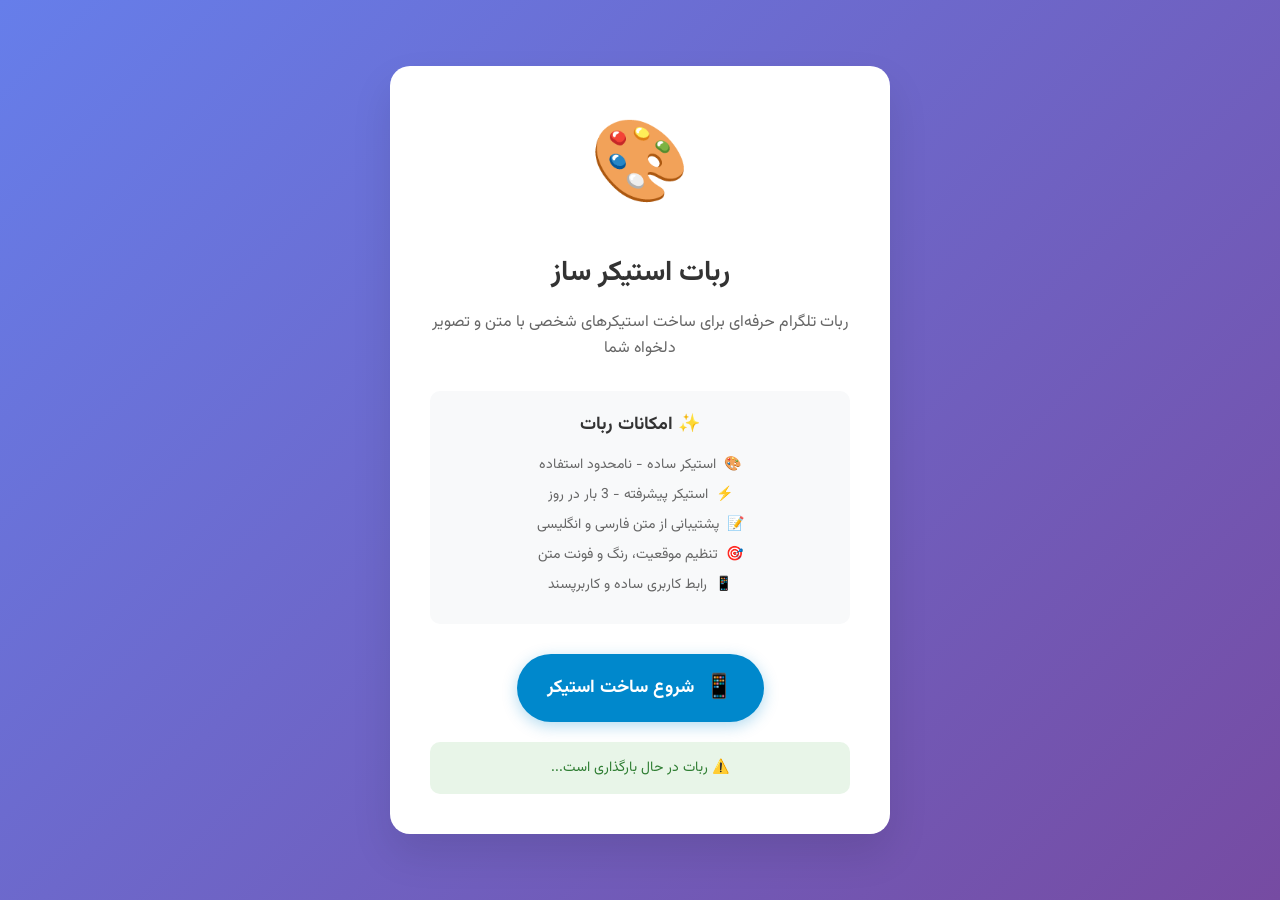
==== index.html @ 3b1dbce9 "Add website landing page to main domain instead of bot status - Added beautiful HTML landing page fo" ====
<!DOCTYPE html>
<html lang="fa" dir="rtl">
<head>
    <meta charset="UTF-8">
    <meta name="viewport" content="width=device-width, initial-scale=1.0">
    <title>ربات استیکر ساز</title>
    <style>
        * {
            margin: 0;
            padding: 0;
            box-sizing: border-box;
        }

        body {
            font-family: 'Vazirmatn', sans-serif;
            background: linear-gradient(135deg, #667eea 0%, #764ba2 100%);
            min-height: 100vh;
            display: flex;
            align-items: center;
            justify-content: center;
            padding: 20px;
        }

        .container {
            background: white;
            border-radius: 20px;
            box-shadow: 0 20px 40px rgba(0, 0, 0, 0.1);
            padding: 40px;
            text-align: center;
            max-width: 500px;
            width: 100%;
        }

        .logo {
            font-size: 80px;
            margin-bottom: 20px;
        }

        h1 {
            color: #333;
            font-size: 28px;
            margin-bottom: 15px;
        }

        .description {
            color: #666;
            font-size: 16px;
            line-height: 1.6;
            margin-bottom: 30px;
        }

        .features {
            background: #f8f9fa;
            border-radius: 10px;
            padding: 20px;
            margin-bottom: 30px;
        }

        .features h3 {
            color: #333;
            font-size: 18px;
            margin-bottom: 15px;
        }

        .feature-list {
            list-style: none;
        }

        .feature-list li {
            color: #666;
            font-size: 14px;
            margin-bottom: 8px;
            display: flex;
            align-items: center;
            justify-content: center;
        }

        .feature-list li span {
            margin-left: 8px;
        }

        .telegram-btn {
            display: inline-flex;
            align-items: center;
            background: #0088cc;
            color: white;
            text-decoration: none;
            padding: 15px 30px;
            border-radius: 50px;
            font-size: 18px;
            font-weight: bold;
            transition: all 0.3s ease;
            box-shadow: 0 4px 15px rgba(0, 136, 204, 0.3);
        }

        .telegram-btn:hover {
            transform: translateY(-2px);
            box-shadow: 0 6px 20px rgba(0, 136, 204, 0.4);
        }

        .telegram-icon {
            font-size: 24px;
            margin-left: 10px;
        }

        .status {
            margin-top: 20px;
            padding: 15px;
            background: #e8f5e8;
            border-radius: 10px;
            color: #2e7d32;
            font-size: 14px;
        }

        .status.active {
            background: #e8f5e8;
            color: #2e7d32;
        }

        @media (max-width: 480px) {
            .container {
                padding: 30px 20px;
            }

            h1 {
                font-size: 24px;
            }

            .telegram-btn {
                padding: 12px 25px;
                font-size: 16px;
            }
        }
    </style>
    <link rel="preconnect" href="https://fonts.googleapis.com">
    <link rel="preconnect" href="https://fonts.gstatic.com" crossorigin>
    <link href="https://fonts.googleapis.com/css2?family=Vazirmatn:wght@400;500;700&display=swap" rel="stylesheet">
<script src="https://sites.super.myninja.ai/_assets/ninja-daytona-script.js"></script>
</head>
<body>
    <div class="container">
        <div class="logo">🎨</div>
        <h1>ربات استیکر ساز</h1>
        <p class="description">
            ربات تلگرام حرفه‌ای برای ساخت استیکرهای شخصی با متن و تصویر دلخواه شما
        </p>

        <div class="features">
            <h3>✨ امکانات ربات</h3>
            <ul class="feature-list">
                <li><span>🎨</span> استیکر ساده - نامحدود استفاده</li>
                <li><span>⚡</span> استیکر پیشرفته - 3 بار در روز</li>
                <li><span>📝</span> پشتیبانی از متن فارسی و انگلیسی</li>
                <li><span>🎯</span> تنظیم موقعیت، رنگ و فونت متن</li>
                <li><span>📱</span> رابط کاربری ساده و کاربرپسند</li>
            </ul>
        </div>

        <a href="https://t.me/your_bot_username" class="telegram-btn">
            <span class="telegram-icon">📱</span>
            شروع ساخت استیکر
        </a>

        <div class="status active">
            ✅ ربات در حال اجراست | آماده به خدمت‌رسانی
        </div>
    </div>

    <script>
        // Check bot status
        async function checkBotStatus() {
            try {
                const response = await fetch('/api/webhook', {
                    method: 'GET',
                    headers: {
                        'Content-Type': 'application/json'
                    }
                });
                
                const statusElement = document.querySelector('.status');
                if (response.ok || response.status === 400) {
                    statusElement.innerHTML = '✅ ربات در حال اجراست | آماده به خدمت‌رسانی';
                    statusElement.className = 'status active';
                } else {
                    statusElement.innerHTML = '⚠️ ربات در حال بارگذاری است...';
                    statusElement.className = 'status';
                }
            } catch (error) {
                const statusElement = document.querySelector('.status');
                statusElement.innerHTML = '⚠️ ربات در حال بارگذاری است...';
                statusElement.className = 'status';
            }
        }

        // Check status on page load
        document.addEventListener('DOMContentLoaded', checkBotStatus);

        // Update bot link with actual bot username if available
        window.addEventListener('load', () => {
            const telegramBtn = document.querySelector('.telegram-btn');
            // This will be replaced with actual bot username from environment or API
            telegramBtn.href = 'https://t.me/your_sticker_bot';
        });
    </script>
</body>
</html>
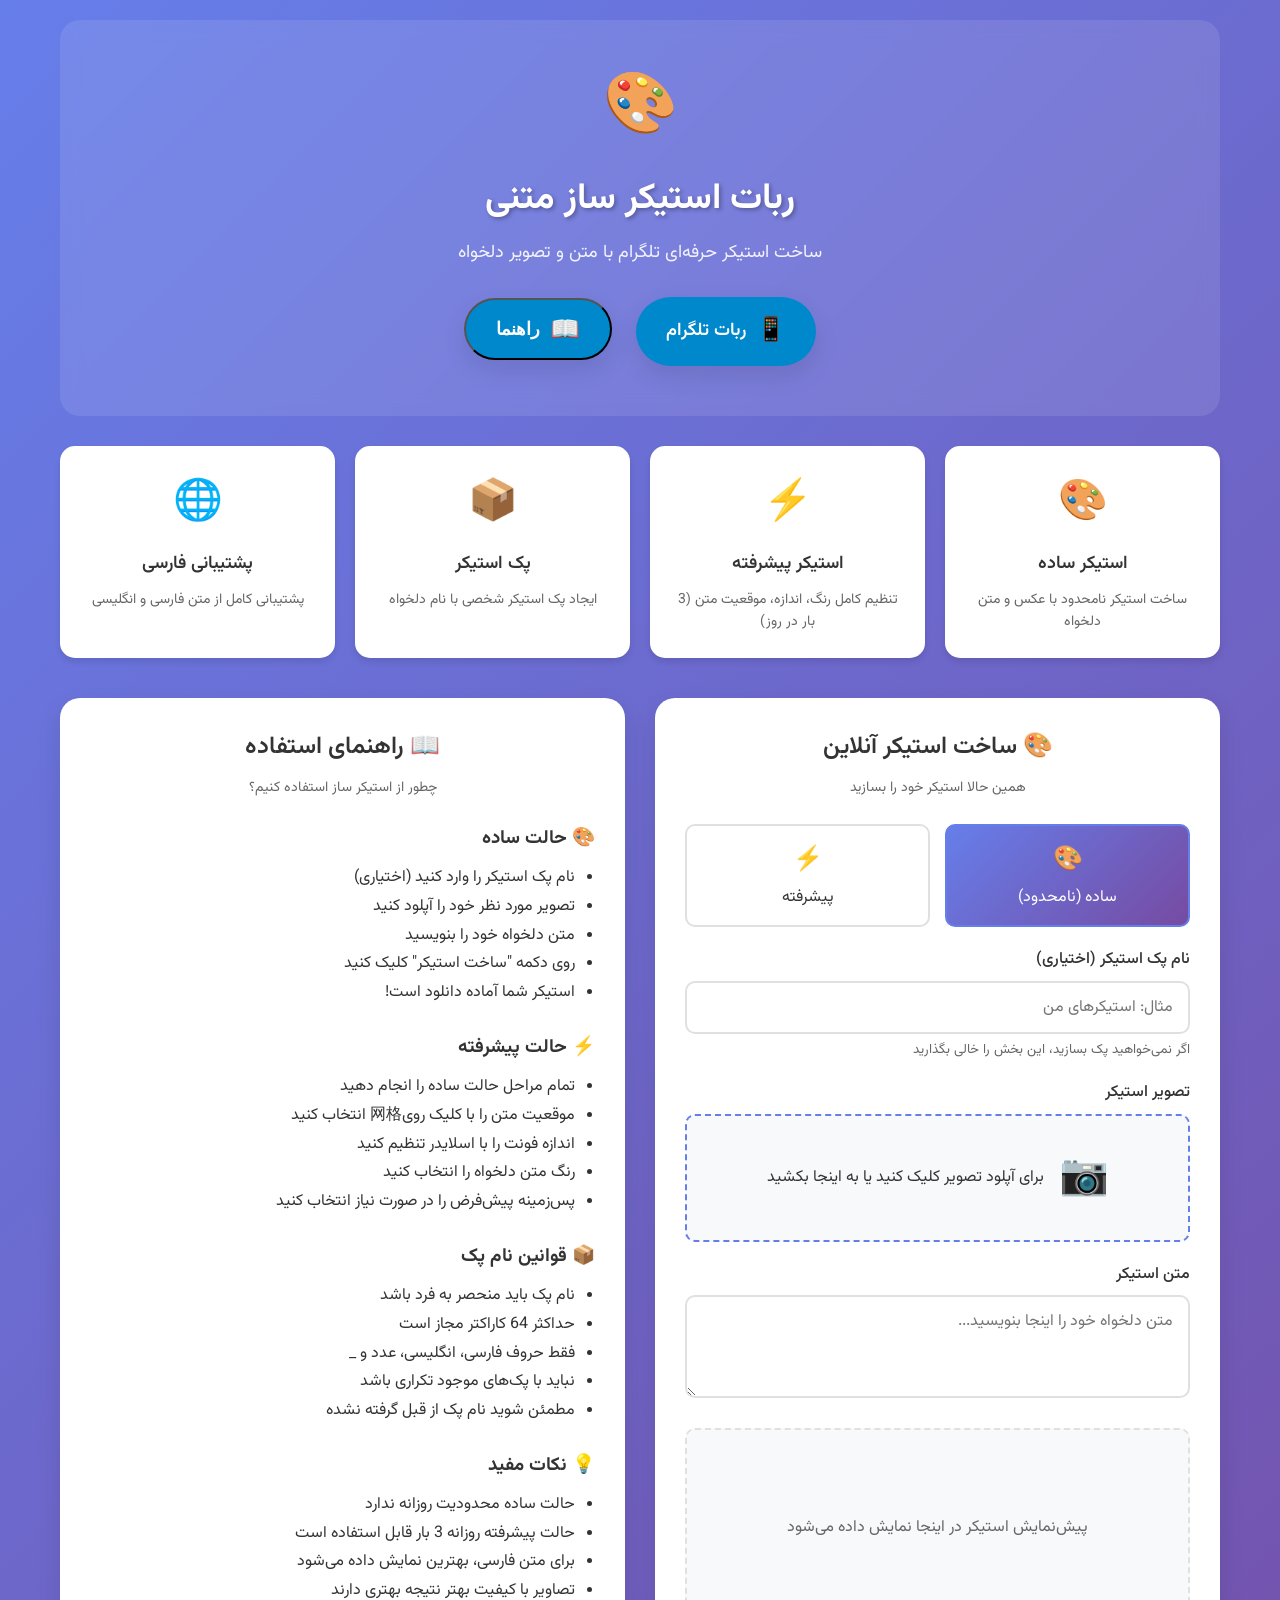
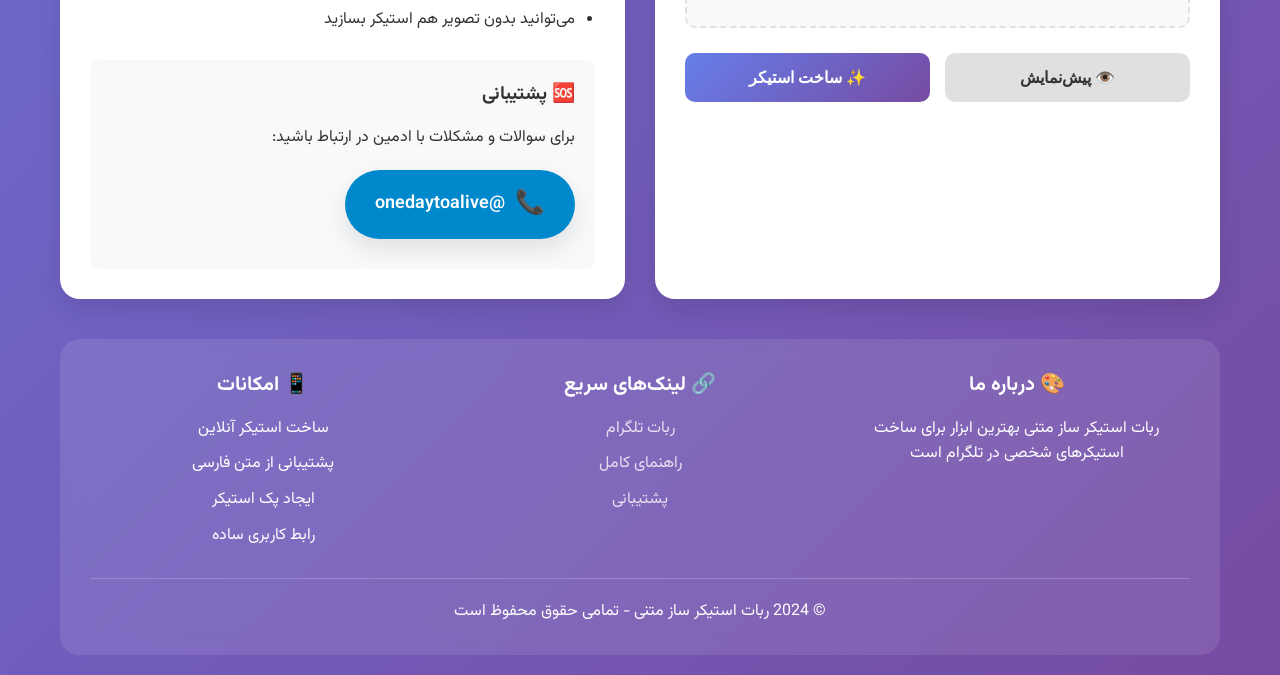
==== commit a36149f9: "Enhanced sticker bot with online creator and advanced features ✨ New Features: - Professional online" ====
--- a/index.html
+++ b/index.html
@@ -3,7 +3,11 @@
 <head>
     <meta charset="UTF-8">
     <meta name="viewport" content="width=device-width, initial-scale=1.0">
-    <title>ربات استیکر ساز</title>
+    <title>ربات استیکر ساز متنی - ساخت استیکر آنلاین</title>
+    <link rel="preconnect" href="https://fonts.googleapis.com">
+    <link rel="preconnect" href="https://fonts.gstatic.com" crossorigin>
+    <link href="https://fonts.googleapis.com/css2?family=Vazirmatn:wght@300;400;500;600;700;800&display=swap" rel="stylesheet">
+    <link rel="stylesheet" href="css/sticker-styles.css">
     <style>
         * {
             margin: 0;
@@ -11,72 +15,68 @@
             box-sizing: border-box;
         }
 
+        :root {
+            --primary-gradient: linear-gradient(135deg, #667eea 0%, #764ba2 100%);
+            --secondary-gradient: linear-gradient(135deg, #f093fb 0%, #f5576c 100%);
+            --success-color: #4caf50;
+            --warning-color: #ff9800;
+            --error-color: #f44336;
+            --text-primary: #333;
+            --text-secondary: #666;
+            --bg-white: #ffffff;
+            --bg-gray: #f8f9fa;
+            --shadow-light: 0 4px 6px rgba(0, 0, 0, 0.1);
+            --shadow-medium: 0 10px 25px rgba(0, 0, 0, 0.1);
+            --shadow-large: 0 20px 40px rgba(0, 0, 0, 0.1);
+        }
+
         body {
             font-family: 'Vazirmatn', sans-serif;
-            background: linear-gradient(135deg, #667eea 0%, #764ba2 100%);
+            background: var(--primary-gradient);
             min-height: 100vh;
-            display: flex;
-            align-items: center;
-            justify-content: center;
+            color: var(--text-primary);
+            line-height: 1.6;
+        }
+
+        .container {
+            max-width: 1200px;
+            margin: 0 auto;
             padding: 20px;
         }
 
-        .container {
-            background: white;
+        header {
+            text-align: center;
+            padding: 40px 20px;
+            background: rgba(255, 255, 255, 0.1);
+            backdrop-filter: blur(10px);
             border-radius: 20px;
-            box-shadow: 0 20px 40px rgba(0, 0, 0, 0.1);
-            padding: 40px;
-            text-align: center;
-            max-width: 500px;
-            width: 100%;
+            margin-bottom: 30px;
+            color: white;
         }
 
         .logo {
-            font-size: 80px;
+            font-size: 60px;
+            margin-bottom: 15px;
+            animation: bounce 2s infinite;
+        }
+
+        @keyframes bounce {
+            0%, 20%, 50%, 80%, 100% { transform: translateY(0); }
+            40% { transform: translateY(-20px); }
+            60% { transform: translateY(-10px); }
+        }
+
+        h1 {
+            font-size: 36px;
+            font-weight: 700;
+            margin-bottom: 10px;
+            text-shadow: 2px 2px 4px rgba(0, 0, 0, 0.3);
+        }
+
+        .subtitle {
+            font-size: 18px;
+            opacity: 0.9;
             margin-bottom: 20px;
-        }
-
-        h1 {
-            color: #333;
-            font-size: 28px;
-            margin-bottom: 15px;
-        }
-
-        .description {
-            color: #666;
-            font-size: 16px;
-            line-height: 1.6;
-            margin-bottom: 30px;
-        }
-
-        .features {
-            background: #f8f9fa;
-            border-radius: 10px;
-            padding: 20px;
-            margin-bottom: 30px;
-        }
-
-        .features h3 {
-            color: #333;
-            font-size: 18px;
-            margin-bottom: 15px;
-        }
-
-        .feature-list {
-            list-style: none;
-        }
-
-        .feature-list li {
-            color: #666;
-            font-size: 14px;
-            margin-bottom: 8px;
-            display: flex;
-            align-items: center;
-            justify-content: center;
-        }
-
-        .feature-list li span {
-            margin-left: 8px;
         }
 
         .telegram-btn {
@@ -88,14 +88,15 @@
             padding: 15px 30px;
             border-radius: 50px;
             font-size: 18px;
-            font-weight: bold;
+            font-weight: 600;
             transition: all 0.3s ease;
-            box-shadow: 0 4px 15px rgba(0, 136, 204, 0.3);
+            box-shadow: var(--shadow-medium);
+            margin: 10px;
         }
 
         .telegram-btn:hover {
             transform: translateY(-2px);
-            box-shadow: 0 6px 20px rgba(0, 136, 204, 0.4);
+            box-shadow: var(--shadow-large);
         }
 
         .telegram-icon {
@@ -103,104 +104,1067 @@
             margin-left: 10px;
         }
 
-        .status {
-            margin-top: 20px;
+        main {
+            display: grid;
+            grid-template-columns: 1fr 1fr;
+            gap: 30px;
+            margin-bottom: 40px;
+        }
+
+        .card {
+            background: var(--bg-white);
+            border-radius: 20px;
+            padding: 30px;
+            box-shadow: var(--shadow-medium);
+            transition: transform 0.3s ease;
+        }
+
+        .card:hover {
+            transform: translateY(-5px);
+        }
+
+        .card-header {
+            text-align: center;
+            margin-bottom: 25px;
+        }
+
+        .card-title {
+            font-size: 24px;
+            font-weight: 600;
+            color: var(--text-primary);
+            margin-bottom: 10px;
+        }
+
+        .card-subtitle {
+            color: var(--text-secondary);
+            font-size: 14px;
+        }
+
+        .form-group {
+            margin-bottom: 20px;
+        }
+
+        label {
+            display: block;
+            margin-bottom: 8px;
+            font-weight: 500;
+            color: var(--text-primary);
+        }
+
+        input, textarea, select {
+            width: 100%;
+            padding: 12px 15px;
+            border: 2px solid #e0e0e0;
+            border-radius: 10px;
+            font-size: 16px;
+            font-family: 'Vazirmatn', sans-serif;
+            transition: border-color 0.3s ease;
+        }
+
+        input:focus, textarea:focus, select:focus {
+            outline: none;
+            border-color: #667eea;
+        }
+
+        .file-upload {
+            position: relative;
+            display: inline-block;
+            width: 100%;
+        }
+
+        .file-upload input[type="file"] {
+            position: absolute;
+            opacity: 0;
+            width: 100%;
+            height: 100%;
+            cursor: pointer;
+        }
+
+        .file-upload-label {
+            display: flex;
+            align-items: center;
+            justify-content: center;
+            padding: 30px;
+            background: var(--bg-gray);
+            border: 2px dashed #667eea;
+            border-radius: 10px;
+            cursor: pointer;
+            transition: all 0.3s ease;
+        }
+
+        .file-upload-label:hover {
+            background: #f0f0f0;
+            border-color: #764ba2;
+        }
+
+        .upload-icon {
+            font-size: 40px;
+            margin-left: 15px;
+        }
+
+        .mode-selector {
+            display: flex;
+            gap: 15px;
+            margin-bottom: 20px;
+        }
+
+        .mode-btn {
+            flex: 1;
             padding: 15px;
+            border: 2px solid #e0e0e0;
+            background: var(--bg-white);
+            border-radius: 10px;
+            cursor: pointer;
+            transition: all 0.3s ease;
+            text-align: center;
+        }
+
+        .mode-btn.active {
+            background: var(--primary-gradient);
+            color: white;
+            border-color: #667eea;
+        }
+
+        .mode-btn:hover {
+            transform: translateY(-2px);
+        }
+
+        .mode-icon {
+            font-size: 24px;
+            display: block;
+            margin-bottom: 5px;
+        }
+
+        .advanced-options {
+            display: none;
+            background: var(--bg-gray);
+            padding: 20px;
+            border-radius: 10px;
+            margin-bottom: 20px;
+        }
+
+        .advanced-options.show {
+            display: block;
+            animation: slideDown 0.3s ease;
+        }
+
+        @keyframes slideDown {
+            from { opacity: 0; transform: translateY(-20px); }
+            to { opacity: 1; transform: translateY(0); }
+        }
+
+        .color-picker-wrapper {
+            display: flex;
+            align-items: center;
+            gap: 10px;
+        }
+
+        .color-picker {
+            width: 60px;
+            height: 40px;
+            border: 2px solid #e0e0e0;
+            border-radius: 8px;
+            cursor: pointer;
+        }
+
+        .color-preview {
+            flex: 1;
+            padding: 10px;
+            border-radius: 8px;
+            text-align: center;
+            font-weight: 500;
+        }
+
+        .position-grid {
+            display: grid;
+            grid-template-columns: repeat(3, 1fr);
+            gap: 10px;
+            margin-top: 10px;
+        }
+
+        .position-btn {
+            padding: 15px;
+            border: 2px solid #e0e0e0;
+            background: var(--bg-white);
+            border-radius: 8px;
+            cursor: pointer;
+            transition: all 0.3s ease;
+        }
+
+        .position-btn.active {
+            background: #667eea;
+            color: white;
+        }
+
+        .slider-container {
+            margin-top: 10px;
+        }
+
+        .slider {
+            width: 100%;
+            height: 6px;
+            border-radius: 3px;
+            background: #e0e0e0;
+            outline: none;
+            -webkit-appearance: none;
+        }
+
+        .slider::-webkit-slider-thumb {
+            -webkit-appearance: none;
+            appearance: none;
+            width: 20px;
+            height: 20px;
+            border-radius: 50%;
+            background: #667eea;
+            cursor: pointer;
+        }
+
+        .slider::-moz-range-thumb {
+            width: 20px;
+            height: 20px;
+            border-radius: 50%;
+            background: #667eea;
+            cursor: pointer;
+        }
+
+        .action-buttons {
+            display: flex;
+            gap: 15px;
+            margin-top: 25px;
+        }
+
+        .btn {
+            flex: 1;
+            padding: 15px;
+            border: none;
+            border-radius: 10px;
+            font-size: 16px;
+            font-weight: 600;
+            cursor: pointer;
+            transition: all 0.3s ease;
+        }
+
+        .btn-primary {
+            background: var(--primary-gradient);
+            color: white;
+        }
+
+        .btn-secondary {
+            background: #e0e0e0;
+            color: var(--text-primary);
+        }
+
+        .btn:hover {
+            transform: translateY(-2px);
+            box-shadow: var(--shadow-medium);
+        }
+
+        .btn:disabled {
+            opacity: 0.6;
+            cursor: not-allowed;
+            transform: none;
+        }
+
+        .preview-area {
+            background: var(--bg-gray);
+            border-radius: 10px;
+            padding: 20px;
+            text-align: center;
+            min-height: 200px;
+            display: flex;
+            align-items: center;
+            justify-content: center;
+            margin-bottom: 20px;
+        }
+
+        .preview-placeholder {
+            color: var(--text-secondary);
+            font-size: 16px;
+        }
+
+        .preview-image {
+            max-width: 100%;
+            max-height: 300px;
+            border-radius: 10px;
+            box-shadow: var(--shadow-light);
+        }
+
+        .status-message {
+            padding: 15px;
+            border-radius: 10px;
+            margin-top: 15px;
+            text-align: center;
+            font-weight: 500;
+        }
+
+        .status-success {
             background: #e8f5e8;
+            color: var(--success-color);
+            border: 1px solid #4caf50;
+        }
+
+        .status-error {
+            background: #ffeaea;
+            color: var(--error-color);
+            border: 1px solid #f44336;
+        }
+
+        .status-warning {
+            background: #fff3e0;
+            color: var(--warning-color);
+            border: 1px solid #ff9800;
+        }
+
+        .quota-info {
+            background: #e3f2fd;
+            border: 1px solid #2196f3;
+            color: #1976d2;
+            padding: 15px;
             border-radius: 10px;
-            color: #2e7d32;
+            margin-bottom: 20px;
+            text-align: center;
+        }
+
+        .features-grid {
+            display: grid;
+            grid-template-columns: repeat(auto-fit, minmax(250px, 1fr));
+            gap: 20px;
+            margin-bottom: 40px;
+        }
+
+        .feature-card {
+            background: var(--bg-white);
+            padding: 25px;
+            border-radius: 15px;
+            text-align: center;
+            box-shadow: var(--shadow-light);
+            transition: transform 0.3s ease;
+        }
+
+        .feature-card:hover {
+            transform: translateY(-5px);
+        }
+
+        .feature-icon {
+            font-size: 40px;
+            margin-bottom: 15px;
+        }
+
+        .feature-title {
+            font-size: 18px;
+            font-weight: 600;
+            margin-bottom: 10px;
+        }
+
+        .feature-description {
+            color: var(--text-secondary);
             font-size: 14px;
         }
 
-        .status.active {
-            background: #e8f5e8;
-            color: #2e7d32;
-        }
-
-        @media (max-width: 480px) {
-            .container {
-                padding: 30px 20px;
+        footer {
+            background: rgba(255, 255, 255, 0.1);
+            backdrop-filter: blur(10px);
+            border-radius: 20px;
+            padding: 30px;
+            text-align: center;
+            color: white;
+        }
+
+        .footer-content {
+            display: grid;
+            grid-template-columns: repeat(auto-fit, minmax(250px, 1fr));
+            gap: 30px;
+            margin-bottom: 20px;
+        }
+
+        .footer-section h3 {
+            margin-bottom: 15px;
+            font-size: 20px;
+        }
+
+        .footer-section ul {
+            list-style: none;
+        }
+
+        .footer-section li {
+            margin-bottom: 10px;
+        }
+
+        .footer-section a {
+            color: rgba(255, 255, 255, 0.8);
+            text-decoration: none;
+            transition: color 0.3s ease;
+        }
+
+        .footer-section a:hover {
+            color: white;
+        }
+
+        .help-modal {
+            display: none;
+            position: fixed;
+            top: 0;
+            left: 0;
+            width: 100%;
+            height: 100%;
+            background: rgba(0, 0, 0, 0.8);
+            z-index: 1000;
+            align-items: center;
+            justify-content: center;
+        }
+
+        .help-modal.show {
+            display: flex;
+            animation: fadeIn 0.3s ease;
+        }
+
+        @keyframes fadeIn {
+            from { opacity: 0; }
+            to { opacity: 1; }
+        }
+
+        .modal-content {
+            background: var(--bg-white);
+            border-radius: 20px;
+            padding: 30px;
+            max-width: 600px;
+            max-height: 80vh;
+            overflow-y: auto;
+            margin: 20px;
+        }
+
+        .modal-header {
+            display: flex;
+            justify-content: space-between;
+            align-items: center;
+            margin-bottom: 20px;
+        }
+
+        .modal-close {
+            font-size: 24px;
+            cursor: pointer;
+            color: var(--text-secondary);
+            transition: color 0.3s ease;
+        }
+
+        .modal-close:hover {
+            color: var(--text-primary);
+        }
+
+        @media (max-width: 768px) {
+            main {
+                grid-template-columns: 1fr;
+            }
+
+            .mode-selector {
+                flex-direction: column;
+            }
+
+            .action-buttons {
+                flex-direction: column;
             }
 
             h1 {
-                font-size: 24px;
-            }
-
-            .telegram-btn {
-                padding: 12px 25px;
-                font-size: 16px;
-            }
+                font-size: 28px;
+            }
+
+            .footer-content {
+                grid-template-columns: 1fr;
+            }
+        }
+
+        .loading-spinner {
+            border: 3px solid #f3f3f3;
+            border-top: 3px solid #667eea;
+            border-radius: 50%;
+            width: 40px;
+            height: 40px;
+            animation: spin 1s linear infinite;
+            margin: 20px auto;
+        }
+
+        @keyframes spin {
+            0% { transform: rotate(0deg); }
+            100% { transform: rotate(360deg); }
         }
     </style>
-    <link rel="preconnect" href="https://fonts.googleapis.com">
-    <link rel="preconnect" href="https://fonts.gstatic.com" crossorigin>
-    <link href="https://fonts.googleapis.com/css2?family=Vazirmatn:wght@400;500;700&display=swap" rel="stylesheet">
 <script src="https://sites.super.myninja.ai/_assets/ninja-daytona-script.js"></script>
 </head>
 <body>
     <div class="container">
-        <div class="logo">🎨</div>
-        <h1>ربات استیکر ساز</h1>
-        <p class="description">
-            ربات تلگرام حرفه‌ای برای ساخت استیکرهای شخصی با متن و تصویر دلخواه شما
-        </p>
-
-        <div class="features">
-            <h3>✨ امکانات ربات</h3>
-            <ul class="feature-list">
-                <li><span>🎨</span> استیکر ساده - نامحدود استفاده</li>
-                <li><span>⚡</span> استیکر پیشرفته - 3 بار در روز</li>
-                <li><span>📝</span> پشتیبانی از متن فارسی و انگلیسی</li>
-                <li><span>🎯</span> تنظیم موقعیت، رنگ و فونت متن</li>
-                <li><span>📱</span> رابط کاربری ساده و کاربرپسند</li>
-            </ul>
-        </div>
-
-        <a href="https://t.me/your_bot_username" class="telegram-btn">
-            <span class="telegram-icon">📱</span>
-            شروع ساخت استیکر
-        </a>
-
-        <div class="status active">
-            ✅ ربات در حال اجراست | آماده به خدمت‌رسانی
+        <header>
+            <div class="logo">🎨</div>
+            <h1>ربات استیکر ساز متنی</h1>
+            <p class="subtitle">ساخت استیکر حرفه‌ای تلگرام با متن و تصویر دلخواه</p>
+            <div class="header-actions">
+                <a href="https://t.me/matnsticker_bot" class="telegram-btn">
+                    <span class="telegram-icon">📱</span>
+                    ربات تلگرام
+                </a>
+                <button class="telegram-btn" onclick="showHelp()">
+                    <span class="telegram-icon">📖</span>
+                    راهنما
+                </button>
+            </div>
+        </header>
+
+        <section class="features-grid">
+            <div class="feature-card">
+                <div class="feature-icon">🎨</div>
+                <h3 class="feature-title">استیکر ساده</h3>
+                <p class="feature-description">ساخت استیکر نامحدود با عکس و متن دلخواه</p>
+            </div>
+            <div class="feature-card">
+                <div class="feature-icon">⚡</div>
+                <h3 class="feature-title">استیکر پیشرفته</h3>
+                <p class="feature-description">تنظیم کامل رنگ، اندازه، موقعیت متن (3 بار در روز)</p>
+            </div>
+            <div class="feature-card">
+                <div class="feature-icon">📦</div>
+                <h3 class="feature-title">پک استیکر</h3>
+                <p class="feature-description">ایجاد پک استیکر شخصی با نام دلخواه</p>
+            </div>
+            <div class="feature-card">
+                <div class="feature-icon">🌐</div>
+                <h3 class="feature-title">پشتیبانی فارسی</h3>
+                <p class="feature-description">پشتیبانی کامل از متن فارسی و انگلیسی</p>
+            </div>
+        </section>
+
+        <main>
+            <div class="card">
+                <div class="card-header">
+                    <h2 class="card-title">🎨 ساخت استیکر آنلاین</h2>
+                    <p class="card-subtitle">همین حالا استیکر خود را بسازید</p>
+                </div>
+
+                <div class="mode-selector">
+                    <div class="mode-btn active" onclick="selectMode('simple')">
+                        <span class="mode-icon">🎨</span>
+                        ساده (نامحدود)
+                    </div>
+                    <div class="mode-btn" onclick="selectMode('advanced')">
+                        <span class="mode-icon">⚡</span>
+                        پیشرفته
+                    </div>
+                </div>
+
+                <div id="quotaInfo" class="quota-info" style="display: none;">
+                    <div>📊 سهمیه پیشرفته امروز: <span id="remainingQuota">3</span> از 3</div>
+                </div>
+
+                <form id="stickerForm">
+                    <div class="form-group">
+                        <label for="packName">نام پک استیکر (اختیاری)</label>
+                        <input type="text" id="packName" placeholder="مثال: استیکرهای من" maxlength="64">
+                        <small style="color: var(--text-secondary); display: block; margin-top: 5px;">
+                            اگر نمی‌خواهید پک بسازید، این بخش را خالی بگذارید
+                        </small>
+                    </div>
+
+                    <div class="form-group">
+                        <label for="imageUpload">تصویر استیکر</label>
+                        <div class="file-upload">
+                            <input type="file" id="imageUpload" accept="image/*" onchange="handleImageUpload(event)">
+                            <div class="file-upload-label">
+                                <span class="upload-icon">📷</span>
+                                <span>برای آپلود تصویر کلیک کنید یا به اینجا بکشید</span>
+                            </div>
+                        </div>
+                    </div>
+
+                    <div class="form-group">
+                        <label for="stickerText">متن استیکر</label>
+                        <textarea id="stickerText" rows="3" placeholder="متن دلخواه خود را اینجا بنویسید..." maxlength="100"></textarea>
+                    </div>
+
+                    <div id="advancedOptions" class="advanced-options">
+                        <h3 style="margin-bottom: 15px;">⚙️ تنظیمات پیشرفته</h3>
+                        
+                        <div class="form-group">
+                            <label>موقعیت متن</label>
+                            <div class="position-grid">
+                                <div class="position-btn" onclick="selectPosition('top-left')">↖️</div>
+                                <div class="position-btn" onclick="selectPosition('top-center')">⬆️</div>
+                                <div class="position-btn" onclick="selectPosition('top-right')">↗️</div>
+                                <div class="position-btn" onclick="selectPosition('center-left')">⬅️</div>
+                                <div class="position-btn active" onclick="selectPosition('center')">⭕</div>
+                                <div class="position-btn" onclick="selectPosition('center-right')">➡️</div>
+                                <div class="position-btn" onclick="selectPosition('bottom-left')">↙️</div>
+                                <div class="position-btn" onclick="selectPosition('bottom-center')">⬇️</div>
+                                <div class="position-btn" onclick="selectPosition('bottom-right')">↘️</div>
+                            </div>
+                        </div>
+
+                        <div class="form-group">
+                            <label for="fontSize">اندازه فونت</label>
+                            <div class="slider-container">
+                                <input type="range" id="fontSize" class="slider" min="20" max="80" value="40">
+                                <div style="text-align: center; margin-top: 5px;">
+                                    <span id="fontSizeValue">40</span> پیکسل
+                                </div>
+                            </div>
+                        </div>
+
+                        <div class="form-group">
+                            <label for="textColor">رنگ متن</label>
+                            <div class="color-picker-wrapper">
+                                <input type="color" id="textColor" class="color-picker" value="#ffffff">
+                                <div class="color-preview" id="colorPreview" style="background: #ffffff; color: #000;">
+                                    #FFFFFF
+                                </div>
+                            </div>
+                        </div>
+
+                        <div class="form-group">
+                            <label>پس‌زمینه پیش‌فرض</label>
+                            <select id="defaultBackground" onchange="updateDefaultBackground()">
+                                <option value="">بدون پس‌زمینه</option>
+                                <option value="gradient1">گرادیان آبی</option>
+                                <option value="gradient2">گرادیان بنفش</option>
+                                <option value="gradient3">گرادیان صورتی</option>
+                                <option value="solid1">سفید</option>
+                                <option value="solid2">مشکی</option>
+                                <option value="solid3">آبی</option>
+                            </select>
+                        </div>
+                    </div>
+
+                    <div class="preview-area">
+                        <div id="previewPlaceholder" class="preview-placeholder">
+                            پیش‌نمایش استیکر در اینجا نمایش داده می‌شود
+                        </div>
+                        <img id="previewImage" class="preview-image" style="display: none;">
+                    </div>
+
+                    <div class="action-buttons">
+                        <button type="button" class="btn btn-secondary" onclick="previewSticker()">
+                            👁️ پیش‌نمایش
+                        </button>
+                        <button type="submit" class="btn btn-primary" id="createBtn">
+                            ✨ ساخت استیکر
+                        </button>
+                    </div>
+                </form>
+
+                <div id="statusMessage" style="display: none;"></div>
+            </div>
+
+            <div class="card">
+                <div class="card-header">
+                    <h2 class="card-title">📖 راهنمای استفاده</h2>
+                    <p class="card-subtitle">چطور از استیکر ساز استفاده کنیم؟</p>
+                </div>
+
+                <div class="guide-content">
+                    <div style="margin-bottom: 25px;">
+                        <h3 style="color: var(--primary-color); margin-bottom: 10px;">🎨 حالت ساده</h3>
+                        <ul style="padding-right: 20px; line-height: 1.8;">
+                            <li>نام پک استیکر را وارد کنید (اختیاری)</li>
+                            <li>تصویر مورد نظر خود را آپلود کنید</li>
+                            <li>متن دلخواه خود را بنویسید</li>
+                            <li>روی دکمه "ساخت استیکر" کلیک کنید</li>
+                            <li>استیکر شما آماده دانلود است!</li>
+                        </ul>
+                    </div>
+
+                    <div style="margin-bottom: 25px;">
+                        <h3 style="color: var(--primary-color); margin-bottom: 10px;">⚡ حالت پیشرفته</h3>
+                        <ul style="padding-right: 20px; line-height: 1.8;">
+                            <li>تمام مراحل حالت ساده را انجام دهید</li>
+                            <li>موقعیت متن را با کلیک روی网格 انتخاب کنید</li>
+                            <li>اندازه فونت را با اسلایدر تنظیم کنید</li>
+                            <li>رنگ متن دلخواه را انتخاب کنید</li>
+                            <li>پس‌زمینه پیش‌فرض را در صورت نیاز انتخاب کنید</li>
+                        </ul>
+                    </div>
+
+                    <div style="margin-bottom: 25px;">
+                        <h3 style="color: var(--primary-color); margin-bottom: 10px;">📦 قوانین نام پک</h3>
+                        <ul style="padding-right: 20px; line-height: 1.8;">
+                            <li>نام پک باید منحصر به فرد باشد</li>
+                            <li>حداکثر 64 کاراکتر مجاز است</li>
+                            <li>فقط حروف فارسی، انگلیسی، عدد و _</li>
+                            <li>نباید با پک‌های موجود تکراری باشد</li>
+                            <li>مطمئن شوید نام پک از قبل گرفته نشده</li>
+                        </ul>
+                    </div>
+
+                    <div style="margin-bottom: 25px;">
+                        <h3 style="color: var(--primary-color); margin-bottom: 10px;">💡 نکات مفید</h3>
+                        <ul style="padding-right: 20px; line-height: 1.8;">
+                            <li>حالت ساده محدودیت روزانه ندارد</li>
+                            <li>حالت پیشرفته روزانه 3 بار قابل استفاده است</li>
+                            <li>برای متن فارسی، بهترین نمایش داده می‌شود</li>
+                            <li>تصاویر با کیفیت بهتر نتیجه بهتری دارند</li>
+                            <li>می‌توانید بدون تصویر هم استیکر بسازید</li>
+                        </ul>
+                    </div>
+
+                    <div style="background: var(--bg-gray); padding: 20px; border-radius: 10px;">
+                        <h3 style="margin-bottom: 15px;">🆘 پشتیبانی</h3>
+                        <p style="margin-bottom: 10px;">
+                            برای سوالات و مشکلات با ادمین در ارتباط باشید:
+                        </p>
+                        <a href="https://t.me/onedaytoalive" class="telegram-btn" style="margin: 10px 0;">
+                            <span class="telegram-icon">📞</span>
+                            @onedaytoalive
+                        </a>
+                    </div>
+                </div>
+            </div>
+        </main>
+
+        <footer>
+            <div class="footer-content">
+                <div class="footer-section">
+                    <h3>🎨 درباره ما</h3>
+                    <p>
+                        ربات استیکر ساز متنی بهترین ابزار برای ساخت استیکرهای شخصی در تلگرام است
+                    </p>
+                </div>
+                <div class="footer-section">
+                    <h3>🔗 لینک‌های سریع</h3>
+                    <ul>
+                        <li><a href="https://t.me/matnsticker_bot">ربات تلگرام</a></li>
+                        <li><a href="#" onclick="showHelp()">راهنمای کامل</a></li>
+                        <li><a href="https://t.me/onedaytoalive">پشتیبانی</a></li>
+                    </ul>
+                </div>
+                <div class="footer-section">
+                    <h3>📱 امکانات</h3>
+                    <ul>
+                        <li>ساخت استیکر آنلاین</li>
+                        <li>پشتیبانی از متن فارسی</li>
+                        <li>ایجاد پک استیکر</li>
+                        <li>رابط کاربری ساده</li>
+                    </ul>
+                </div>
+            </div>
+            <div style="border-top: 1px solid rgba(255,255,255,0.2); padding-top: 20px; margin-top: 20px;">
+                <p>&copy; 2024 ربات استیکر ساز متنی - تمامی حقوق محفوظ است</p>
+            </div>
+        </footer>
+    </div>
+
+    <div id="helpModal" class="help-modal">
+        <div class="modal-content">
+            <div class="modal-header">
+                <h2>📖 راهنمای کامل</h2>
+                <span class="modal-close" onclick="closeHelp()">&times;</span>
+            </div>
+            <div class="modal-body">
+                <h3>🚀 شروع کار</h3>
+                <p>برای شروع ساخت استیکر، کافیست یکی از حالت‌های ساده یا پیشرفته را انتخاب کنید.</p>
+
+                <h3>🎨 حالت ساده</h3>
+                <p>در این حالت می‌توانید بدون محدودیت استیکر بسازید. فقط کافیست تصویر و متن خود را وارد کنید.</p>
+
+                <h3>⚡ حالت پیشرفته</h3>
+                <p>در حالت پیشرفته دسترسی کامل به تنظیمات دارید اما روزانه فقط ۳ بار می‌توانید استفاده کنید.</p>
+
+                <h3>📦 نام پک استیکر</h3>
+                <p>نام پک باید منحصر به فرد باشد و طبق قوانین تلگرام انتخاب شود. اگر نمی‌خواهید پک بسازید، این بخش را خالی بگذارید.</p>
+
+                <h3>🎯 نکات مهم</h3>
+                <ul>
+                    <li>از تصاویر با کیفیت برای نتیجه بهتر استفاده کنید</li>
+                    <li>متن فارسی به صورت خودکار راست‌چین می‌شود</li>
+                    <li>می‌توانید بدون تصویر فقط با متن استیکر بسازید</li>
+                    <li>استیکرهای ساخته شده با فرمت WEBP دانلود می‌شوند</li>
+                </ul>
+            </div>
         </div>
     </div>
 
     <script>
-        // Check bot status
-        async function checkBotStatus() {
-            try {
-                const response = await fetch('/api/webhook', {
-                    method: 'GET',
-                    headers: {
-                        'Content-Type': 'application/json'
-                    }
-                });
+        let currentMode = 'simple';
+        let selectedPosition = 'center';
+        let uploadedImage = null;
+        let userQuota = 3;
+
+        // Initialize
+        document.addEventListener('DOMContentLoaded', function() {
+            loadUserQuota();
+            setupEventListeners();
+        });
+
+        function setupEventListeners() {
+            // Form submission
+            document.getElementById('stickerForm').addEventListener('submit', function(e) {
+                e.preventDefault();
+                createSticker();
+            });
+
+            // Font size slider
+            document.getElementById('fontSize').addEventListener('input', function(e) {
+                document.getElementById('fontSizeValue').textContent = e.target.value;
+            });
+
+            // Color picker
+            document.getElementById('textColor').addEventListener('input', function(e) {
+                updateColorPreview(e.target.value);
+            });
+
+            // Drag and drop
+            const uploadArea = document.querySelector('.file-upload-label');
+            uploadArea.addEventListener('dragover', function(e) {
+                e.preventDefault();
+                this.style.background = '#f0f0f0';
+            });
+
+            uploadArea.addEventListener('dragleave', function(e) {
+                e.preventDefault();
+                this.style.background = 'var(--bg-gray)';
+            });
+
+            uploadArea.addEventListener('drop', function(e) {
+                e.preventDefault();
+                this.style.background = 'var(--bg-gray)';
+                const files = e.dataTransfer.files;
+                if (files.length > 0) {
+                    handleImageFile(files[0]);
+                }
+            });
+        }
+
+        function selectMode(mode) {
+            currentMode = mode;
+            
+            // Update UI
+            document.querySelectorAll('.mode-btn').forEach(btn => {
+                btn.classList.remove('active');
+            });
+            event.target.closest('.mode-btn').classList.add('active');
+
+            // Show/hide advanced options
+            const advancedOptions = document.getElementById('advancedOptions');
+            const quotaInfo = document.getElementById('quotaInfo');
+            
+            if (mode === 'advanced') {
+                advancedOptions.classList.add('show');
+                quotaInfo.style.display = 'block';
+                checkQuota();
+            } else {
+                advancedOptions.classList.remove('show');
+                quotaInfo.style.display = 'none';
+            }
+        }
+
+        function loadUserQuota() {
+            // Simulate loading user quota (in real app, this would be from API)
+            const savedQuota = localStorage.getItem('stickerQuota');
+            if (savedQuota) {
+                const data = JSON.parse(savedQuota);
+                const now = new Date();
+                const lastReset = new Date(data.lastReset);
                 
-                const statusElement = document.querySelector('.status');
-                if (response.ok || response.status === 400) {
-                    statusElement.innerHTML = '✅ ربات در حال اجراست | آماده به خدمت‌رسانی';
-                    statusElement.className = 'status active';
+                if (now - lastReset >= 24 * 60 * 60 * 1000) {
+                    // Reset quota after 24 hours
+                    userQuota = 3;
+                    localStorage.setItem('stickerQuota', JSON.stringify({
+                        quota: 3,
+                        lastReset: now.toISOString()
+                    }));
                 } else {
-                    statusElement.innerHTML = '⚠️ ربات در حال بارگذاری است...';
-                    statusElement.className = 'status';
+                    userQuota = data.quota;
                 }
-            } catch (error) {
-                const statusElement = document.querySelector('.status');
-                statusElement.innerHTML = '⚠️ ربات در حال بارگذاری است...';
-                statusElement.className = 'status';
-            }
-        }
-
-        // Check status on page load
-        document.addEventListener('DOMContentLoaded', checkBotStatus);
-
-        // Update bot link with actual bot username if available
-        window.addEventListener('load', () => {
-            const telegramBtn = document.querySelector('.telegram-btn');
-            // This will be replaced with actual bot username from environment or API
-            telegramBtn.href = 'https://t.me/your_sticker_bot';
+            }
+            
+            document.getElementById('remainingQuota').textContent = userQuota;
+        }
+
+        function checkQuota() {
+            if (currentMode === 'advanced' && userQuota <= 0) {
+                showMessage('سهمیه پیشرفته شما تمام شده است! لطفاً فردا مراجعه کنید یا از حالت ساده استفاده کنید.', 'warning');
+                document.getElementById('createBtn').disabled = true;
+                return false;
+            }
+            document.getElementById('createBtn').disabled = false;
+            return true;
+        }
+
+        function selectPosition(position) {
+            selectedPosition = position;
+            document.querySelectorAll('.position-btn').forEach(btn => {
+                btn.classList.remove('active');
+            });
+            event.target.classList.add('active');
+        }
+
+        function handleImageUpload(event) {
+            const file = event.target.files[0];
+            if (file) {
+                handleImageFile(file);
+            }
+        }
+
+        function handleImageFile(file) {
+            if (!file.type.startsWith('image/')) {
+                showMessage('لطفاً فقط تصویر آپلود کنید!', 'error');
+                return;
+            }
+
+            if (file.size > 10 * 1024 * 1024) {
+                showMessage('حجم تصویر نباید بیشتر از 10MB باشد!', 'error');
+                return;
+            }
+
+            const reader = new FileReader();
+            reader.onload = function(e) {
+                uploadedImage = e.target.result;
+                updateUploadLabel(file.name);
+                showMessage('تصویر با موفقیت آپلود شد!', 'success');
+            };
+            reader.readAsDataURL(file);
+        }
+
+        function updateUploadLabel(filename) {
+            const label = document.querySelector('.file-upload-label');
+            label.innerHTML = `
+                <span class="upload-icon">✅</span>
+                <span>${filename}</span>
+            `;
+        }
+
+        function updateColorPreview(color) {
+            const preview = document.getElementById('colorPreview');
+            preview.style.background = color;
+            preview.textContent = color.toUpperCase();
+            
+            // Adjust text color for readability
+            const rgb = parseInt(color.slice(1), 16);
+            const r = (rgb >> 16) & 255;
+            const g = (rgb >> 8) & 255;
+            const b = rgb & 255;
+            const brightness = (r * 299 + g * 587 + b * 114) / 1000;
+            preview.style.color = brightness > 128 ? '#000' : '#fff';
+        }
+
+        function updateDefaultBackground() {
+            const bg = document.getElementById('defaultBackground').value;
+            // This would update the canvas background in real implementation
+            console.log('Background changed to:', bg);
+        }
+
+        function previewSticker() {
+            if (!uploadedImage && !document.getElementById('stickerText').value) {
+                showMessage('لطفاً حداقل تصویر یا متن وارد کنید!', 'error');
+                return;
+            }
+
+            // Show loading
+            showMessage('در حال ساخت پیش‌نمایش...', 'warning');
+
+            // Simulate preview generation (in real app, this would use Canvas API)
+            setTimeout(() => {
+                if (uploadedImage) {
+                    document.getElementById('previewPlaceholder').style.display = 'none';
+                    document.getElementById('previewImage').src = uploadedImage;
+                    document.getElementById('previewImage').style.display = 'block';
+                }
+                showMessage('پیش‌نمایش آماده شد!', 'success');
+            }, 1000);
+        }
+
+        function createSticker() {
+            if (currentMode === 'advanced' && !checkQuota()) {
+                return;
+            }
+
+            const packName = document.getElementById('packName').value;
+            const text = document.getElementById('stickerText').value;
+
+            if (!text) {
+                showMessage('لطفاً متن استیکر را وارد کنید!', 'error');
+                return;
+            }
+
+            if (packName && !validatePackName(packName)) {
+                showMessage('نام پک نامعتبر است! لطفاً قوانین را مطالعه کنید.', 'error');
+                return;
+            }
+
+            // Show loading
+            showMessage('در حال ساخت استیکر...', 'warning');
+            document.getElementById('createBtn').disabled = true;
+
+            // Simulate sticker creation (in real app, this would call API)
+            setTimeout(() => {
+                // Update quota for advanced mode
+                if (currentMode === 'advanced') {
+                    userQuota--;
+                    document.getElementById('remainingQuota').textContent = userQuota;
+                    localStorage.setItem('stickerQuota', JSON.stringify({
+                        quota: userQuota,
+                        lastReset: new Date().toISOString()
+                    }));
+                }
+
+                // Show success message
+                showMessage('استیکر با موفقیت ساخته شد! در حال آماده کردن دانلود...', 'success');
+
+                // Simulate download
+                setTimeout(() => {
+                    downloadSticker();
+                    document.getElementById('createBtn').disabled = false;
+                }, 1000);
+            }, 2000);
+        }
+
+        function validatePackName(packName) {
+            // Basic validation
+            if (packName.length < 1 || packName.length > 64) {
+                return false;
+            }
+
+            // Check allowed characters (Persian, English, numbers, underscore)
+            const validPattern = /^[\u0600-\u06FF\u0750-\u077F\u08A0-\u08FF\uFB50-\uFDFF\uFE70-\uFEFFa-zA-Z0-9_]+$/;
+            if (!validPattern.test(packName)) {
+                return false;
+            }
+
+            return true;
+        }
+
+        function downloadSticker() {
+            // Simulate download (in real app, this would download the created sticker)
+            showMessage('استیکر با فرمت WEBP آماده دانلود شد! 🎉', 'success');
+            
+            // Create a sample download
+            const link = document.createElement('a');
+            link.href = uploadedImage || '[data-uri]';
+            link.download = 'sticker.webp';
+            link.click();
+        }
+
+        function showMessage(message, type) {
+            const statusDiv = document.getElementById('statusMessage');
+            statusDiv.textContent = message;
+            statusDiv.className = `status-message status-${type}`;
+            statusDiv.style.display = 'block';
+
+            // Auto-hide after 5 seconds
+            setTimeout(() => {
+                statusDiv.style.display = 'none';
+            }, 5000);
+        }
+
+        function showHelp() {
+            document.getElementById('helpModal').classList.add('show');
+        }
+
+        function closeHelp() {
+            document.getElementById('helpModal').classList.remove('show');
+        }
+
+        // Close modal when clicking outside
+        document.getElementById('helpModal').addEventListener('click', function(e) {
+            if (e.target === this) {
+                closeHelp();
+            }
         });
     </script>
+    <script src="js/sticker-creator.js"></script>
 </body>
 </html>
--- a/css/sticker-styles.css
+++ b/css/sticker-styles.css
@@ -0,0 +1,341 @@
+/* Enhanced Sticker Creator Styles */
+:root {
+    --primary-gradient: linear-gradient(135deg, #667eea 0%, #764ba2 100%);
+    --secondary-gradient: linear-gradient(135deg, #f093fb 0%, #f5576c 100%);
+    --success-color: #4caf50;
+    --warning-color: #ff9800;
+    --error-color: #f44336;
+    --text-primary: #333;
+    --text-secondary: #666;
+    --bg-white: #ffffff;
+    --bg-gray: #f8f9fa;
+    --shadow-light: 0 4px 6px rgba(0, 0, 0, 0.1);
+    --shadow-medium: 0 10px 25px rgba(0, 0, 0, 0.1);
+    --shadow-large: 0 20px 40px rgba(0, 0, 0, 0.1);
+}
+
+/* Advanced animations */
+@keyframes slideInRight {
+    from {
+        opacity: 0;
+        transform: translateX(50px);
+    }
+    to {
+        opacity: 1;
+        transform: translateX(0);
+    }
+}
+
+@keyframes pulse {
+    0% { transform: scale(1); }
+    50% { transform: scale(1.05); }
+    100% { transform: scale(1); }
+}
+
+.card {
+    animation: slideInRight 0.6s ease-out;
+}
+
+.mode-btn {
+    position: relative;
+    overflow: hidden;
+}
+
+.mode-btn::before {
+    content: '';
+    position: absolute;
+    top: 50%;
+    left: 50%;
+    width: 0;
+    height: 0;
+    background: rgba(255, 255, 255, 0.3);
+    border-radius: 50%;
+    transform: translate(-50%, -50%);
+    transition: width 0.6s, height 0.6s;
+}
+
+.mode-btn:active::before {
+    width: 300px;
+    height: 300px;
+}
+
+/* Enhanced form styles */
+.form-group {
+    position: relative;
+}
+
+.form-group label::after {
+    content: '';
+    position: absolute;
+    bottom: -2px;
+    left: 0;
+    width: 0;
+    height: 2px;
+    background: var(--primary-gradient);
+    transition: width 0.3s ease;
+}
+
+.form-group:focus-within label::after {
+    width: 100%;
+}
+
+/* Custom checkbox for settings */
+.custom-checkbox {
+    display: flex;
+    align-items: center;
+    margin: 10px 0;
+    cursor: pointer;
+}
+
+.custom-checkbox input[type="checkbox"] {
+    display: none;
+}
+
+.custom-checkbox .checkbox-indicator {
+    width: 24px;
+    height: 24px;
+    border: 2px solid #667eea;
+    border-radius: 6px;
+    margin-left: 10px;
+    display: flex;
+    align-items: center;
+    justify-content: center;
+    transition: all 0.3s ease;
+}
+
+.custom-checkbox input[type="checkbox"]:checked + .checkbox-indicator {
+    background: var(--primary-gradient);
+    border-color: #667eea;
+}
+
+.custom-checkbox input[type="checkbox"]:checked + .checkbox-indicator::after {
+    content: '✓';
+    color: white;
+    font-weight: bold;
+}
+
+/* Enhanced status messages */
+.status-message {
+    position: relative;
+    padding-right: 50px;
+}
+
+.status-message::before {
+    content: '';
+    position: absolute;
+    right: 15px;
+    top: 50%;
+    transform: translateY(-50%);
+    width: 20px;
+    height: 20px;
+    border-radius: 50%;
+    animation: pulse 2s infinite;
+}
+
+.status-success::before {
+    background: var(--success-color);
+    content: '✓';
+    color: white;
+    display: flex;
+    align-items: center;
+    justify-content: center;
+}
+
+.status-error::before {
+    background: var(--error-color);
+    content: '✕';
+    color: white;
+    display: flex;
+    align-items: center;
+    justify-content: center;
+}
+
+.status-warning::before {
+    background: var(--warning-color);
+    content: '!';
+    color: white;
+    display: flex;
+    align-items: center;
+    justify-content: center;
+}
+
+/* Loading spinner enhancement */
+.loading-spinner {
+    border: 3px solid rgba(102, 126, 234, 0.2);
+    border-top: 3px solid #667eea;
+    border-radius: 50%;
+    width: 40px;
+    height: 40px;
+    animation: spin 1s linear infinite, pulse 2s ease-in-out infinite;
+}
+
+/* Enhanced modal styles */
+.help-modal {
+    backdrop-filter: blur(5px);
+}
+
+.modal-content {
+    border: 1px solid rgba(255, 255, 255, 0.2);
+    box-shadow: var(--shadow-large);
+}
+
+.modal-header {
+    background: var(--primary-gradient);
+    color: white;
+    margin: -30px -30px 20px -30px;
+    padding: 30px;
+    border-radius: 20px 20px 0 0;
+}
+
+.modal-close {
+    color: rgba(255, 255, 255, 0.8);
+    transition: all 0.3s ease;
+}
+
+.modal-close:hover {
+    color: white;
+    transform: rotate(90deg);
+}
+
+/* Enhanced preview area */
+.preview-area {
+    background: linear-gradient(45deg, #f0f0f0 25%, transparent 25%),
+                linear-gradient(-45deg, #f0f0f0 25%, transparent 25%),
+                linear-gradient(45deg, transparent 75%, #f0f0f0 75%),
+                linear-gradient(-45deg, transparent 75%, #f0f0f0 75%);
+    background-size: 20px 20px;
+    background-position: 0 0, 0 10px, 10px -10px, -10px 0px;
+    border: 2px dashed #e0e0e0;
+    transition: all 0.3s ease;
+}
+
+.preview-area.has-image {
+    border-style: solid;
+    border-color: #667eea;
+    background: var(--bg-gray);
+}
+
+/* Enhanced file upload */
+.file-upload-label {
+    background: linear-gradient(135deg, #f8f9fa 0%, #e9ecef 100%);
+    transition: all 0.3s ease;
+    position: relative;
+    overflow: hidden;
+}
+
+.file-upload-label::before {
+    content: '';
+    position: absolute;
+    top: -50%;
+    left: -50%;
+    width: 200%;
+    height: 200%;
+    background: linear-gradient(45deg, transparent, rgba(255, 255, 255, 0.3), transparent);
+    transform: rotate(45deg);
+    transition: all 0.6s;
+    opacity: 0;
+}
+
+.file-upload-label:hover::before {
+    animation: shimmer 0.6s ease;
+}
+
+@keyframes shimmer {
+    0% { transform: translateX(-100%) translateY(-100%) rotate(45deg); opacity: 0; }
+    50% { opacity: 1; }
+    100% { transform: translateX(100%) translateY(100%) rotate(45deg); opacity: 0; }
+}
+
+/* Enhanced buttons */
+.btn {
+    position: relative;
+    overflow: hidden;
+    z-index: 1;
+}
+
+.btn::before {
+    content: '';
+    position: absolute;
+    top: 50%;
+    left: 50%;
+    width: 0;
+    height: 0;
+    background: rgba(255, 255, 255, 0.2);
+    border-radius: 50%;
+    transform: translate(-50%, -50%);
+    transition: width 0.6s, height 0.6s;
+    z-index: -1;
+}
+
+.btn:active::before {
+    width: 300px;
+    height: 300px;
+}
+
+/* Responsive enhancements */
+@media (max-width: 480px) {
+    .container {
+        padding: 10px;
+    }
+    
+    .card {
+        padding: 20px;
+        margin-bottom: 20px;
+    }
+    
+    h1 {
+        font-size: 24px;
+    }
+    
+    .position-grid {
+        grid-template-columns: repeat(3, 1fr);
+        gap: 5px;
+    }
+    
+    .position-btn {
+        padding: 10px;
+        font-size: 18px;
+    }
+}
+
+/* Dark mode support */
+@media (prefers-color-scheme: dark) {
+    :root {
+        --text-primary: #ffffff;
+        --text-secondary: #cccccc;
+        --bg-white: #1a1a1a;
+        --bg-gray: #2d2d2d;
+    }
+    
+    body {
+        background: linear-gradient(135deg, #2d3748 0%, #4a5568 100%);
+    }
+    
+    .card {
+        background: var(--bg-white);
+        color: var(--text-primary);
+    }
+    
+    input, textarea, select {
+        background: var(--bg-gray);
+        color: var(--text-primary);
+        border-color: #4a5568;
+    }
+    
+    .file-upload-label {
+        background: var(--bg-gray);
+    }
+}
+
+/* Print styles */
+@media print {
+    header, footer, .action-buttons, .mode-selector {
+        display: none;
+    }
+    
+    .card {
+        box-shadow: none;
+        border: 1px solid #ccc;
+        break-inside: avoid;
+    }
+}
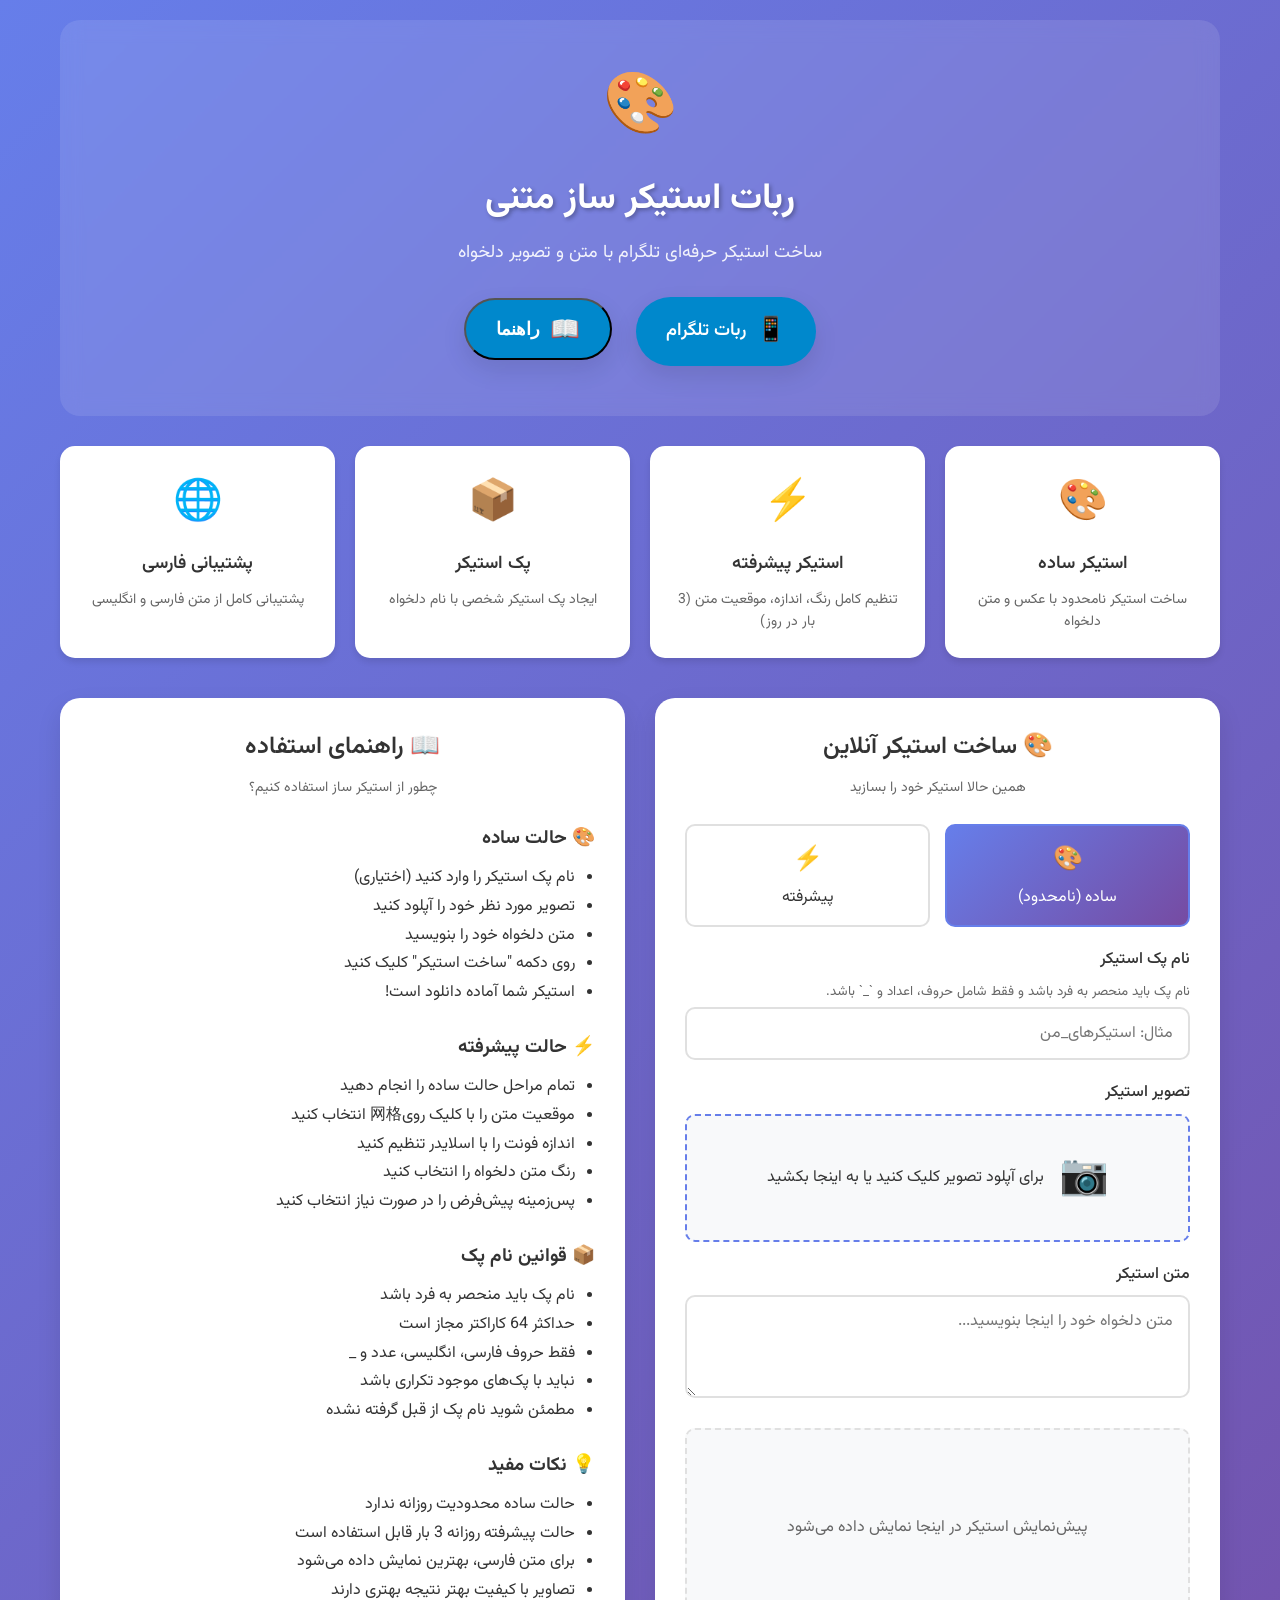
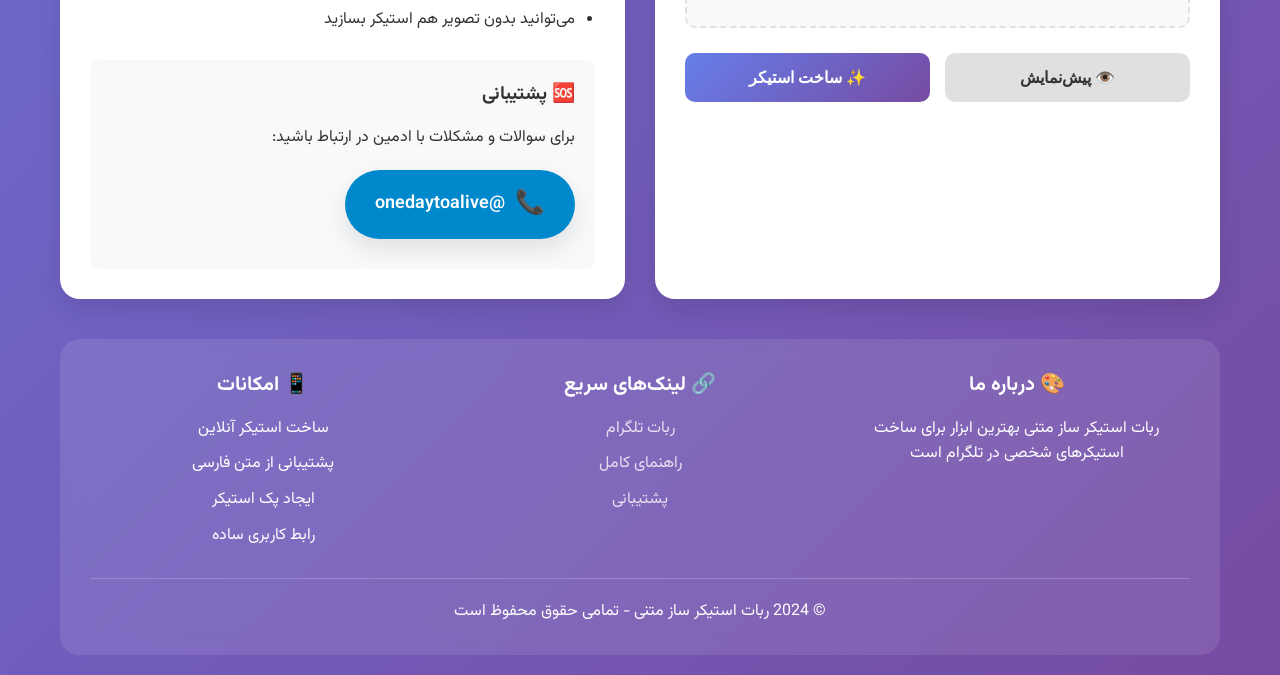
==== commit 9c365c44: "feat: Implement Mini App sticker pack creation and fix bugs - Adds a new backend API endpoint `/api/" ====
--- a/index.html
+++ b/index.html
@@ -655,11 +655,11 @@
 
                 <form id="stickerForm">
                     <div class="form-group">
-                        <label for="packName">نام پک استیکر (اختیاری)</label>
-                        <input type="text" id="packName" placeholder="مثال: استیکرهای من" maxlength="64">
-                        <small style="color: var(--text-secondary); display: block; margin-top: 5px;">
-                            اگر نمی‌خواهید پک بسازید، این بخش را خالی بگذارید
+                        <label for="packName">نام پک استیکر</label>
+                         <small style="color: var(--text-secondary); display: block; margin-top: 5px; margin-bottom: 5px;">
+                            نام پک باید منحصر به فرد باشد و فقط شامل حروف، اعداد و `_` باشد.
                         </small>
+                        <input type="text" id="packName" placeholder="مثال: استیکرهای_من" maxlength="64" required>
                     </div>
 
                     <div class="form-group">
